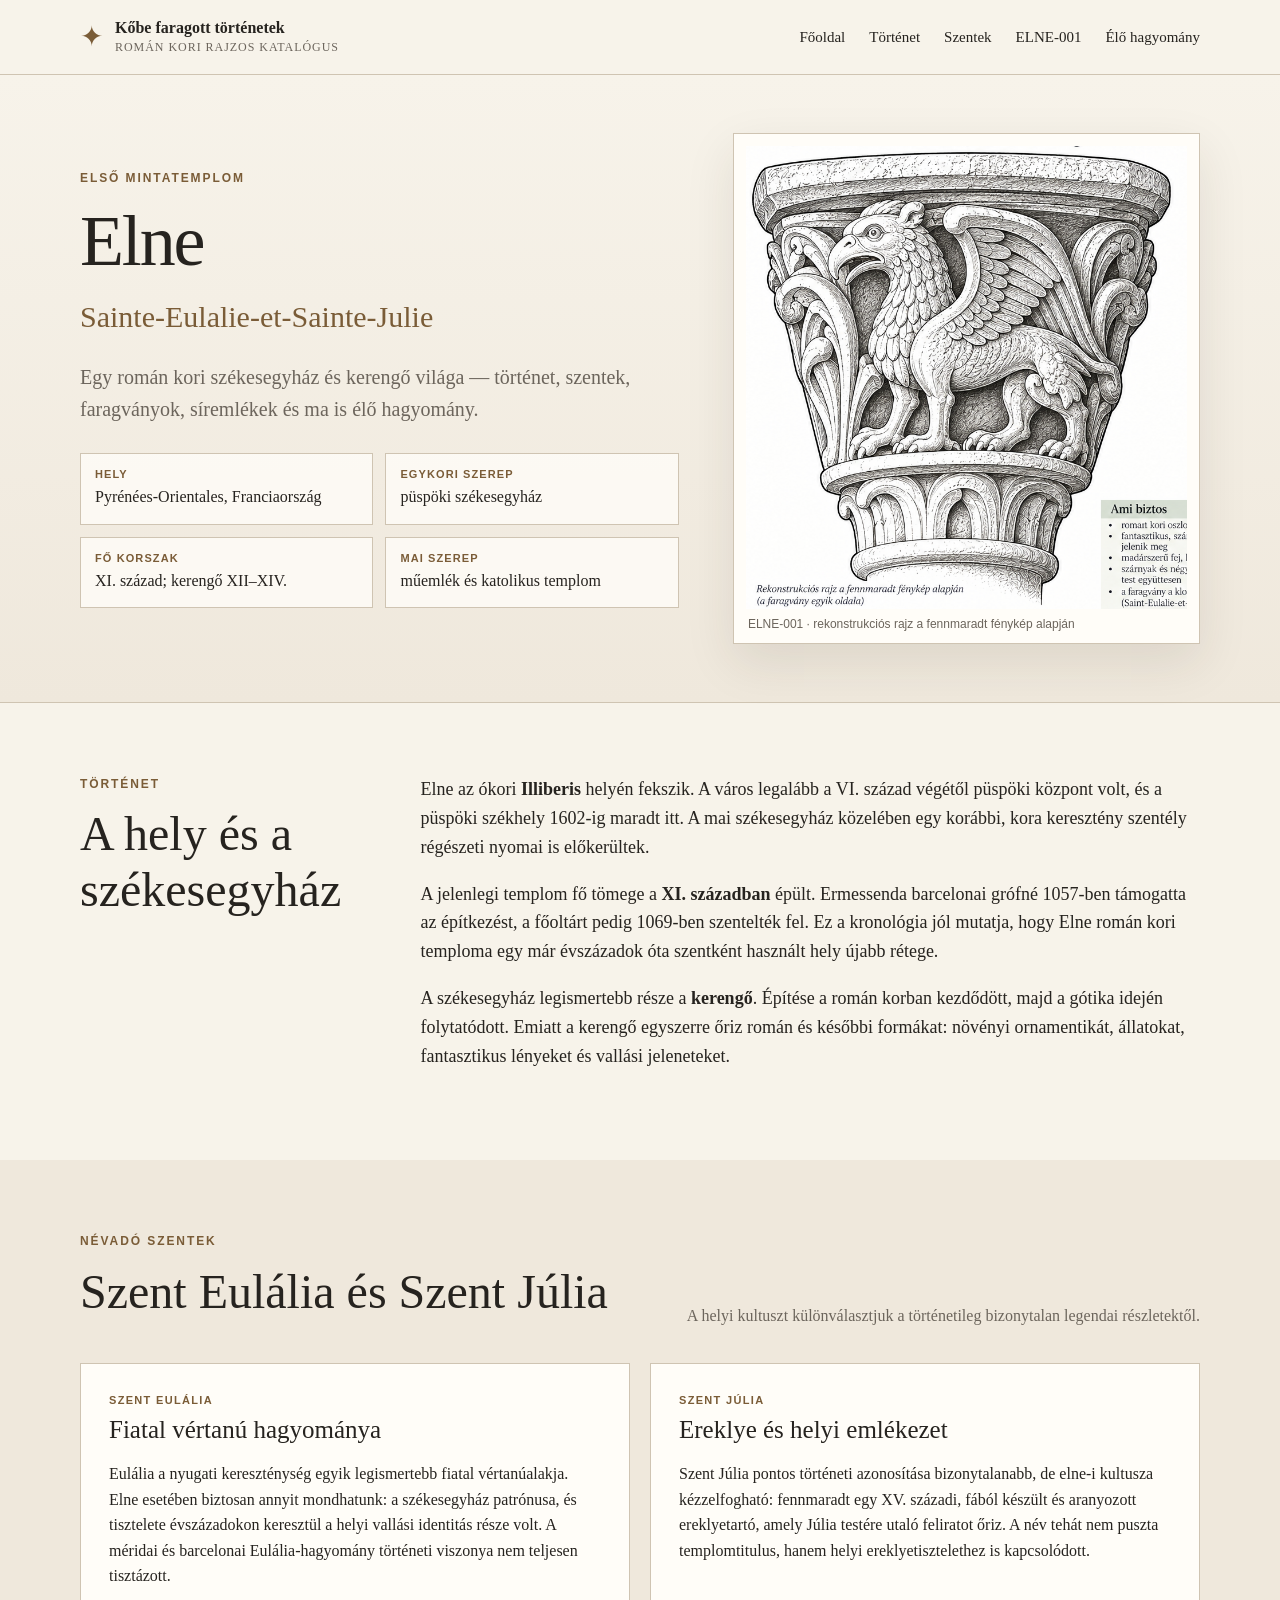
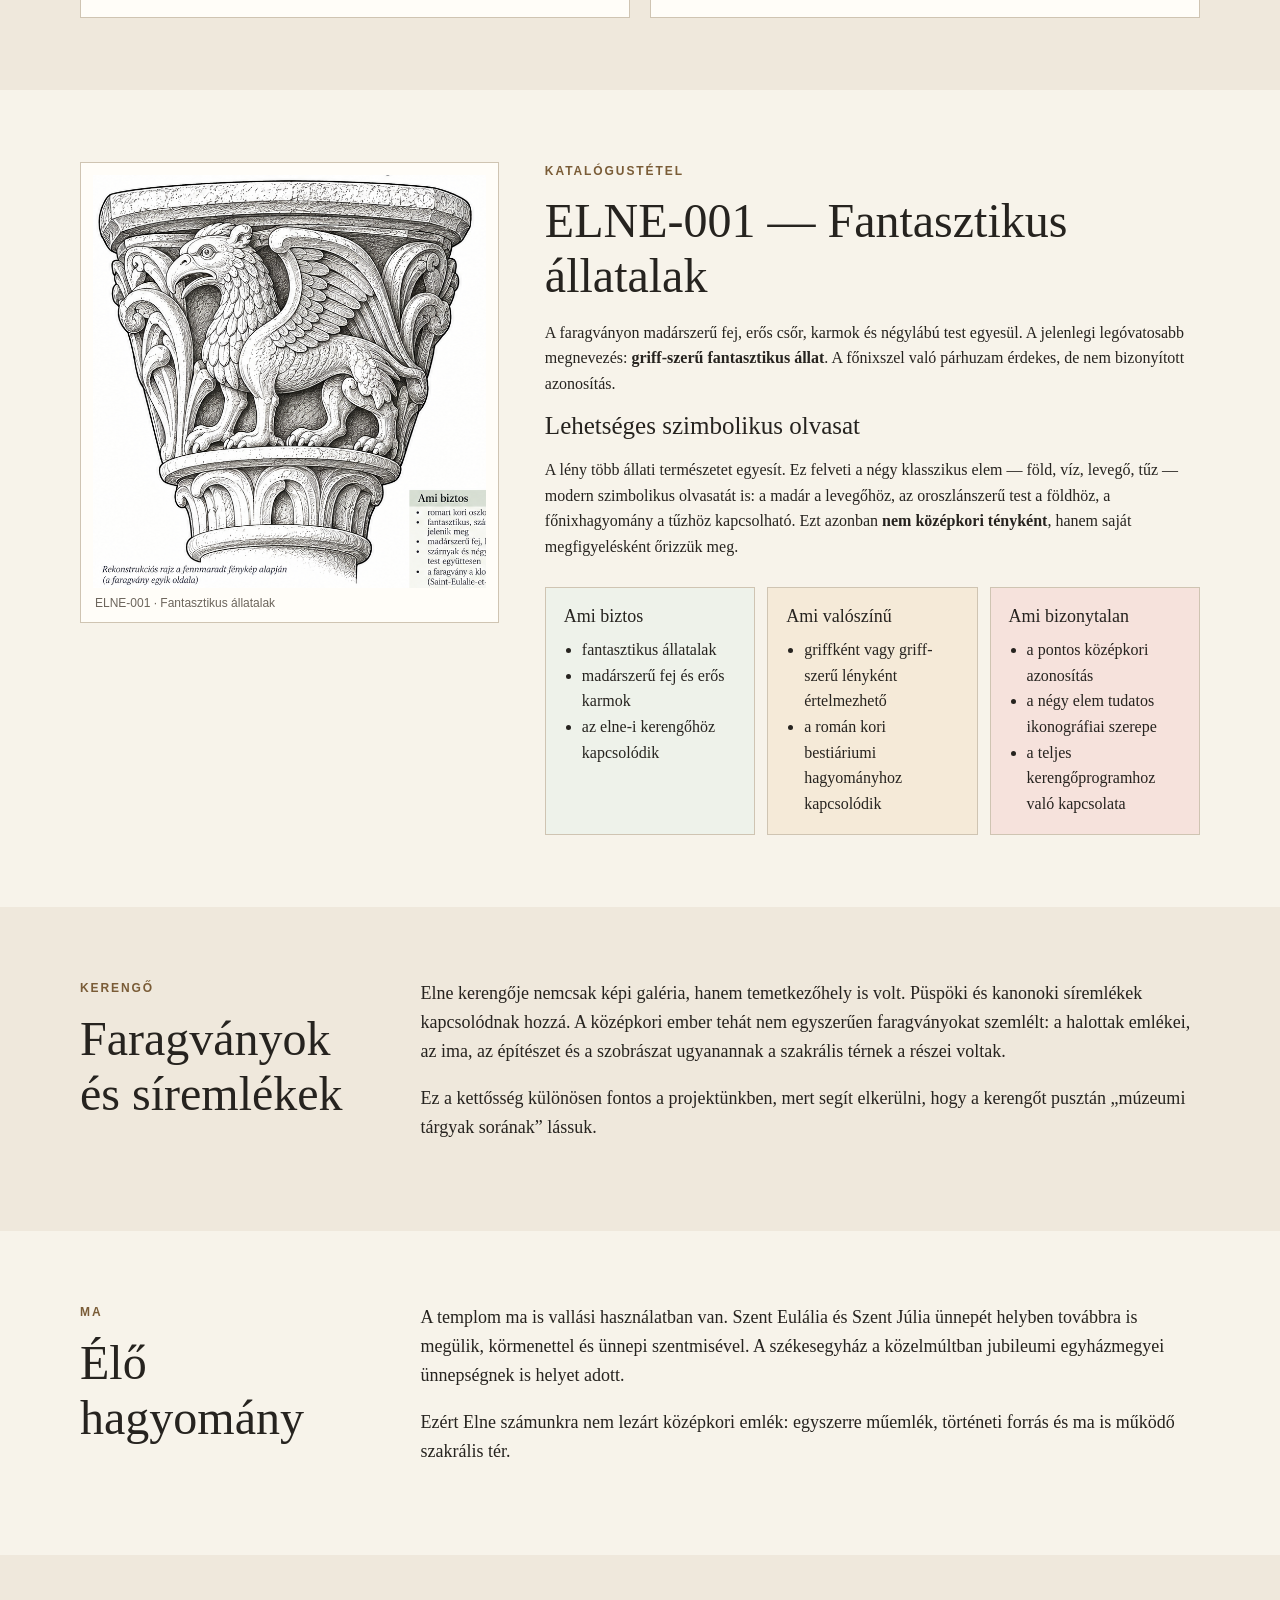
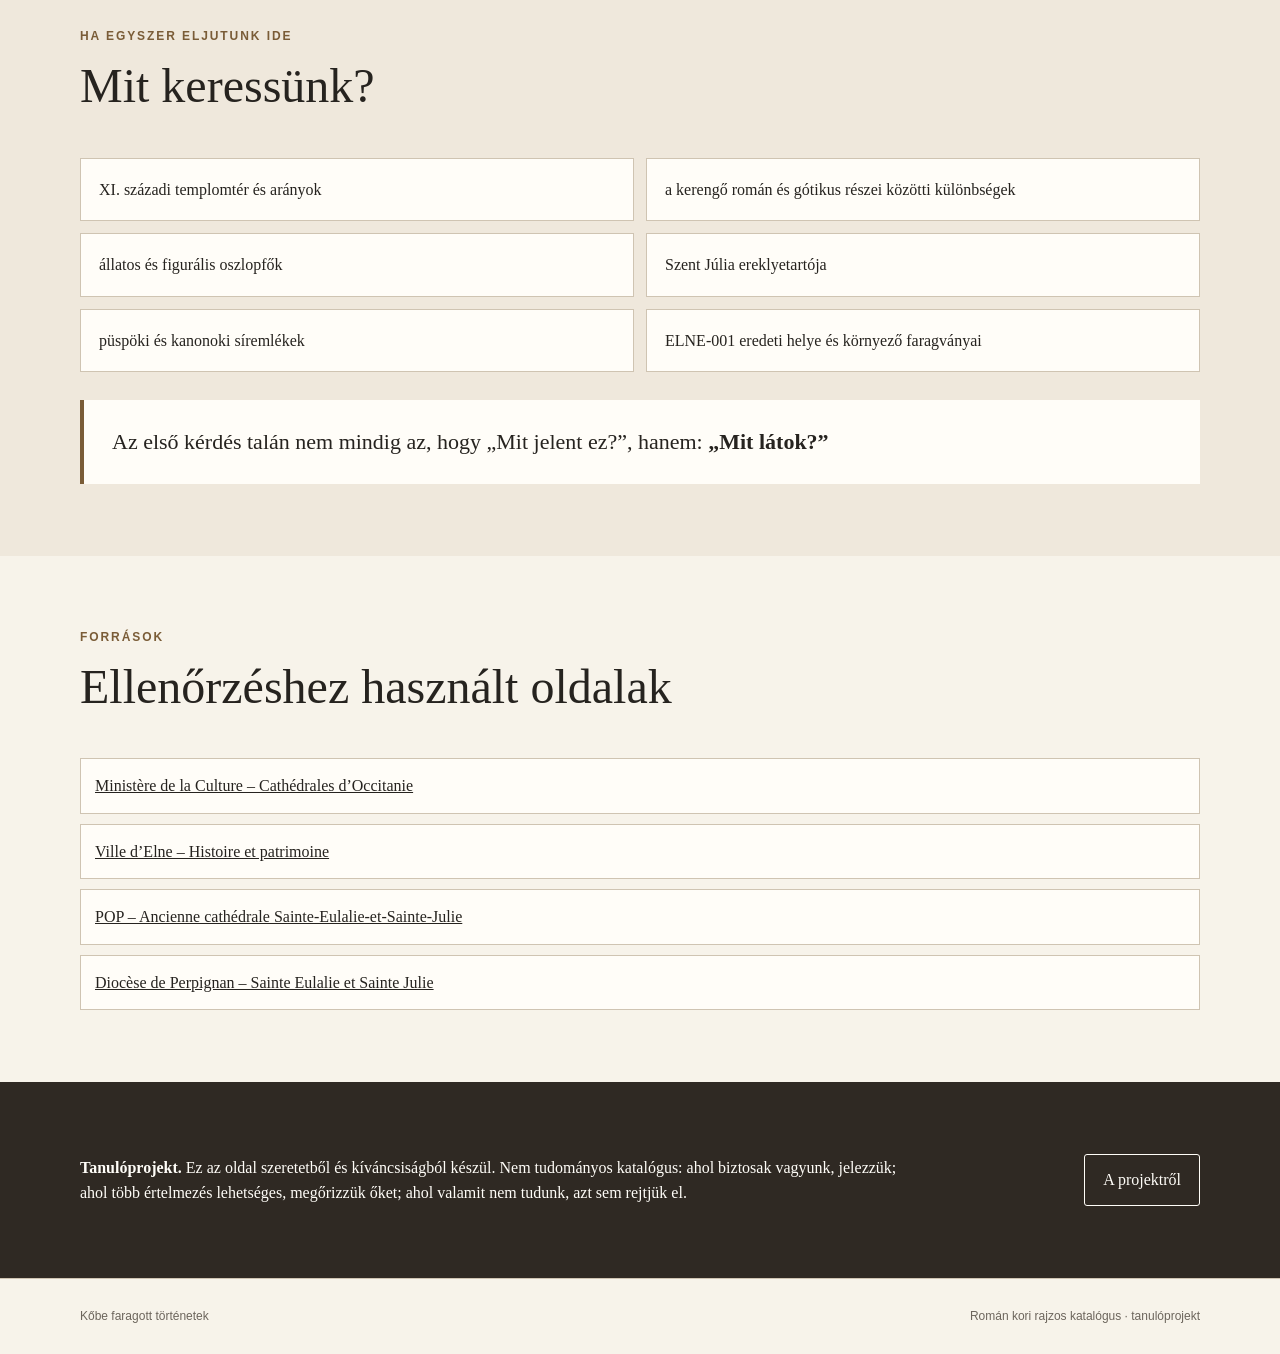
==== elne.html @ a6d31ea9 "Add files via upload" ====
<!doctype html><html lang="hu"><head><meta charset="utf-8"/><meta name="viewport" content="width=device-width, initial-scale=1"/><meta name="description" content="Elne Sainte-Eulalie-et-Sainte-Julie székesegyháza és román kori kerengője – tanulóprojekt."/><title>Elne – Román kori katalógus</title><link rel="stylesheet" href="styles.css"/></head><body>
<header class="site-header"><div class="wrap header-inner"><a class="brand" href="index.html" aria-label="Kezdőlap"><span class="brand-mark">✦</span><span><strong>Kőbe faragott történetek</strong><small>Román kori rajzos katalógus</small></span></a><nav aria-label="Fő navigáció"><a href="index.html">Főoldal</a><a href="#tortenet">Történet</a><a href="#szentek">Szentek</a><a href="#elne001">ELNE-001</a><a href="#elo">Élő hagyomány</a></nav></div></header>
<main>
<section class="location-hero"><div class="wrap location-hero-grid"><div><p class="eyebrow">Első mintatemplom</p><h1>Elne</h1><p class="location-subtitle">Sainte-Eulalie-et-Sainte-Julie</p><p class="lead">Egy román kori székesegyház és kerengő világa — történet, szentek, faragványok, síremlékek és ma is élő hagyomány.</p><div class="facts-row"><div><strong>Hely</strong><span>Pyrénées-Orientales, Franciaország</span></div><div><strong>Egykori szerep</strong><span>püspöki székesegyház</span></div><div><strong>Fő korszak</strong><span>XI. század; kerengő XII–XIV.</span></div><div><strong>Mai szerep</strong><span>műemlék és katolikus templom</span></div></div></div><figure class="location-art"><img src="images/elne-001.png" alt="ELNE-001 griff-szerű fantasztikus állatalak rajza"/><figcaption>ELNE-001 · rekonstrukciós rajz a fennmaradt fénykép alapján</figcaption></figure></div></section>
<section class="section" id="tortenet"><div class="wrap prose-grid"><div class="side-title"><p class="eyebrow">Történet</p><h2>A hely és a székesegyház</h2></div><div class="prose"><p>Elne az ókori <strong>Illiberis</strong> helyén fekszik. A város legalább a VI. század végétől püspöki központ volt, és a püspöki székhely 1602-ig maradt itt. A mai székesegyház közelében egy korábbi, kora keresztény szentély régészeti nyomai is előkerültek.</p><p>A jelenlegi templom fő tömege a <strong>XI. században</strong> épült. Ermessenda barcelonai grófné 1057-ben támogatta az építkezést, a főoltárt pedig 1069-ben szentelték fel. Ez a kronológia jól mutatja, hogy Elne román kori temploma egy már évszázadok óta szentként használt hely újabb rétege.</p><p>A székesegyház legismertebb része a <strong>kerengő</strong>. Építése a román korban kezdődött, majd a gótika idején folytatódott. Emiatt a kerengő egyszerre őriz román és későbbi formákat: növényi ornamentikát, állatokat, fantasztikus lényeket és vallási jeleneteket.</p></div></div></section>
<section class="section alt" id="szentek"><div class="wrap"><div class="section-head"><div><p class="eyebrow">Névadó szentek</p><h2>Szent Eulália és Szent Júlia</h2></div><p class="section-copy">A helyi kultuszt különválasztjuk a történetileg bizonytalan legendai részletektől.</p></div><div class="note-grid"><article class="note-card"><div class="note-kicker">Szent Eulália</div><h3>Fiatal vértanú hagyománya</h3><p>Eulália a nyugati kereszténység egyik legismertebb fiatal vértanúalakja. Elne esetében biztosan annyit mondhatunk: a székesegyház patrónusa, és tisztelete évszázadokon keresztül a helyi vallási identitás része volt. A méridai és barcelonai Eulália-hagyomány történeti viszonya nem teljesen tisztázott.</p></article><article class="note-card"><div class="note-kicker">Szent Júlia</div><h3>Ereklye és helyi emlékezet</h3><p>Szent Júlia pontos történeti azonosítása bizonytalanabb, de elne-i kultusza kézzelfogható: fennmaradt egy XV. századi, fából készült és aranyozott ereklyetartó, amely Júlia testére utaló feliratot őriz. A név tehát nem puszta templomtitulus, hanem helyi ereklyetisztelethez is kapcsolódott.</p></article></div></div></section>
<section class="section" id="elne001"><div class="wrap feature-grid"><figure class="feature-art"><img src="images/elne-001.png" alt="Fantasztikus griff-szerű állatalak"/><figcaption>ELNE-001 · Fantasztikus állatalak</figcaption></figure><div><p class="eyebrow">Katalógustétel</p><h2>ELNE-001 — Fantasztikus állatalak</h2><p>A faragványon madárszerű fej, erős csőr, karmok és négylábú test egyesül. A jelenlegi legóvatosabb megnevezés: <strong>griff-szerű fantasztikus állat</strong>. A főnixszel való párhuzam érdekes, de nem bizonyított azonosítás.</p><h3>Lehetséges szimbolikus olvasat</h3><p>A lény több állati természetet egyesít. Ez felveti a négy klasszikus elem — föld, víz, levegő, tűz — modern szimbolikus olvasatát is: a madár a levegőhöz, az oroszlánszerű test a földhöz, a főnixhagyomány a tűzhöz kapcsolható. Ezt azonban <strong>nem középkori tényként</strong>, hanem saját megfigyelésként őrizzük meg.</p><div class="certainty-grid"><div class="certainty sure"><h3>Ami biztos</h3><ul><li>fantasztikus állatalak</li><li>madárszerű fej és erős karmok</li><li>az elne-i kerengőhöz kapcsolódik</li></ul></div><div class="certainty likely"><h3>Ami valószínű</h3><ul><li>griffként vagy griff-szerű lényként értelmezhető</li><li>a román kori bestiáriumi hagyományhoz kapcsolódik</li></ul></div><div class="certainty uncertain"><h3>Ami bizonytalan</h3><ul><li>a pontos középkori azonosítás</li><li>a négy elem tudatos ikonográfiai szerepe</li><li>a teljes kerengőprogramhoz való kapcsolata</li></ul></div></div></div></div></section>
<section class="section alt"><div class="wrap prose-grid"><div class="side-title"><p class="eyebrow">Kerengő</p><h2>Faragványok és síremlékek</h2></div><div class="prose"><p>Elne kerengője nemcsak képi galéria, hanem temetkezőhely is volt. Püspöki és kanonoki síremlékek kapcsolódnak hozzá. A középkori ember tehát nem egyszerűen faragványokat szemlélt: a halottak emlékei, az ima, az építészet és a szobrászat ugyanannak a szakrális térnek a részei voltak.</p><p>Ez a kettősség különösen fontos a projektünkben, mert segít elkerülni, hogy a kerengőt pusztán „múzeumi tárgyak sorának” lássuk.</p></div></div></section>
<section class="section" id="elo"><div class="wrap prose-grid"><div class="side-title"><p class="eyebrow">Ma</p><h2>Élő hagyomány</h2></div><div class="prose"><p>A templom ma is vallási használatban van. Szent Eulália és Szent Júlia ünnepét helyben továbbra is megülik, körmenettel és ünnepi szentmisével. A székesegyház a közelmúltban jubileumi egyházmegyei ünnepségnek is helyet adott.</p><p>Ezért Elne számunkra nem lezárt középkori emlék: egyszerre műemlék, történeti forrás és ma is működő szakrális tér.</p></div></div></section>
<section class="section alt"><div class="wrap"><div class="section-head"><div><p class="eyebrow">Ha egyszer eljutunk ide</p><h2>Mit keressünk?</h2></div></div><div class="visit-list"><div>XI. századi templomtér és arányok</div><div>a kerengő román és gótikus részei közötti különbségek</div><div>állatos és figurális oszlopfők</div><div>Szent Júlia ereklyetartója</div><div>püspöki és kanonoki síremlékek</div><div>ELNE-001 eredeti helye és környező faragványai</div></div><blockquote class="project-quote">Az első kérdés talán nem mindig az, hogy „Mit jelent ez?”, hanem: <strong>„Mit látok?”</strong></blockquote></div></section>
<section class="section" id="forrasok"><div class="wrap"><div class="section-head"><div><p class="eyebrow">Források</p><h2>Ellenőrzéshez használt oldalak</h2></div></div><div class="sources-box"><a href="https://www.culture.gouv.fr/content/download/182716/pdf_file/Duo_cathedrales_Occitanie_2017_09.pdf" target="_blank" rel="noopener">Ministère de la Culture – Cathédrales d’Occitanie</a><a href="https://ville-elne.fr/ma-ville/histoire-de-la-ville/" target="_blank" rel="noopener">Ville d’Elne – Histoire et patrimoine</a><a href="https://pop.culture.gouv.fr/notice/merimee/PA00104012" target="_blank" rel="noopener">POP – Ancienne cathédrale Sainte-Eulalie-et-Sainte-Julie</a><a href="https://www.perpignan.catholique.fr/ce-dimanche-14-decembre-a-elne-la-fete-de-sainte-eulalie-et-sainte-julie/" target="_blank" rel="noopener">Diocèse de Perpignan – Sainte Eulalie et Sainte Julie</a></div></div></section>
<section class="section project-strip"><div class="wrap"><p><strong>Tanulóprojekt.</strong> Ez az oldal szeretetből és kíváncsiságból készül. Nem tudományos katalógus: ahol biztosak vagyunk, jelezzük; ahol több értelmezés lehetséges, megőrizzük őket; ahol valamit nem tudunk, azt sem rejtjük el.</p><a class="button ghost" href="index.html#projekt">A projektről</a></div></section>
</main><footer><div class="wrap footer-inner"><span>Kőbe faragott történetek</span><span>Román kori rajzos katalógus · tanulóprojekt</span></div></footer></body></html>
---- styles.css ----
:root{
  --ink:#26231f; --muted:#6c655c; --paper:#f7f3ea; --paper2:#efe8dc;
  --line:#cfc4b2; --accent:#7a5c37; --white:#fffdf8;
}
*{box-sizing:border-box}
html{scroll-behavior:smooth}
body{margin:0;font-family:Georgia,"Times New Roman",serif;color:var(--ink);background:var(--paper);line-height:1.6}
img{max-width:100%;display:block}
button,a{font:inherit}
.wrap{width:min(1120px,calc(100% - 36px));margin:auto}
.site-header{position:sticky;top:0;z-index:20;background:rgba(247,243,234,.95);border-bottom:1px solid var(--line);backdrop-filter:blur(10px)}
.header-inner{min-height:74px;display:flex;align-items:center;justify-content:space-between;gap:30px}
.brand{display:flex;align-items:center;gap:12px;color:inherit;text-decoration:none;line-height:1.15}
.brand-mark{font-size:28px;color:var(--accent)}
.brand small{display:block;color:var(--muted);font-size:12px;letter-spacing:.08em;text-transform:uppercase;margin-top:4px}
nav{display:flex;gap:24px} nav a{color:var(--ink);text-decoration:none;font-size:15px} nav a:hover{text-decoration:underline}
.hero{padding:72px 0 58px;border-bottom:1px solid var(--line)}
.hero-grid{display:grid;grid-template-columns:1.05fr .95fr;align-items:center;gap:64px}
.eyebrow{font-family:Arial,sans-serif;text-transform:uppercase;letter-spacing:.16em;font-size:12px;color:var(--accent);font-weight:700;margin:0 0 12px}
h1,h2,h3{line-height:1.15;font-weight:500;margin-top:0}
h1{font-size:clamp(42px,6vw,72px);letter-spacing:-.03em;margin-bottom:22px}
h2{font-size:clamp(32px,4vw,48px);margin-bottom:10px} h3{font-size:25px;margin-bottom:10px}
.lead{font-size:20px;color:var(--muted);max-width:680px}
.hero-actions{display:flex;gap:12px;flex-wrap:wrap;margin-top:30px}
.button{display:inline-block;padding:12px 18px;border-radius:3px;text-decoration:none;border:1px solid var(--ink)}
.button.primary{background:var(--ink);color:var(--white)} .button.ghost{color:var(--ink)}
.hero-art{margin:0;background:var(--white);padding:14px;border:1px solid var(--line);box-shadow:0 18px 46px rgba(50,40,28,.1)}
.hero-art img{aspect-ratio:4/3;object-fit:cover}.hero-art figcaption{font-size:13px;color:var(--muted);padding:10px 4px 2px;font-family:Arial,sans-serif}
.section{padding:72px 0}.section.alt{background:var(--paper2)}
.section-head{display:flex;justify-content:space-between;gap:36px;align-items:end;margin-bottom:34px}.section-copy{max-width:560px;color:var(--muted);margin:0}
.church-grid,.note-grid{display:grid;grid-template-columns:repeat(2,1fr);gap:20px}
.church-card,.note-card{background:var(--white);border:1px solid var(--line);padding:28px}
.church-meta,.note-kicker,.idline{font-family:Arial,sans-serif;text-transform:uppercase;letter-spacing:.12em;font-size:11px;color:var(--accent);font-weight:700}
.text-button{background:none;border:0;padding:0;color:var(--accent);cursor:pointer;text-decoration:underline;text-underline-offset:3px}
.filters{display:flex;gap:8px;flex-wrap:wrap}.chip{border:1px solid var(--line);background:transparent;padding:8px 12px;border-radius:999px;cursor:pointer;font-family:Arial,sans-serif;font-size:13px}.chip.active{background:var(--ink);color:white;border-color:var(--ink)}
.catalog-grid{display:grid;grid-template-columns:repeat(2,1fr);gap:26px}.catalog-card{background:var(--white);border:1px solid var(--line)}
.image-button{border:0;padding:0;background:none;display:block;width:100%;cursor:pointer}.image-button img{width:100%;aspect-ratio:4/3;object-fit:cover}
.card-body{padding:22px}.card-body h3{margin:6px 0 8px}.card-body p{color:var(--muted)}
.note-card h3{margin:7px 0 10px}.note-card p{margin-bottom:0}
.method{display:grid;grid-template-columns:.7fr 1.3fr;gap:50px}.method p:last-child{font-size:19px;color:var(--muted)}
footer{border-top:1px solid var(--line);padding:28px 0;color:var(--muted);font-family:Arial,sans-serif;font-size:12px}.footer-inner{display:flex;justify-content:space-between;gap:20px}
.item-dialog{width:min(1000px,calc(100% - 28px));border:1px solid var(--line);background:var(--paper);padding:18px;box-shadow:0 20px 70px rgba(0,0,0,.25)}
.item-dialog::backdrop{background:rgba(32,27,22,.72)}.dialog-grid{display:grid;grid-template-columns:1.1fr .9fr;gap:30px;align-items:start}.dialog-grid>img{width:100%;border:1px solid var(--line)}
.close{float:right;border:0;background:none;font-size:32px;cursor:pointer;color:var(--muted);line-height:1;margin:0 0 8px 10px}.item-dialog dl{display:grid;grid-template-columns:120px 1fr;gap:7px 12px;margin:24px 0}.item-dialog dt{color:var(--muted)}.item-dialog dd{margin:0}
.hidden{display:none!important}
@media(max-width:800px){nav{display:none}.hero-grid,.church-grid,.catalog-grid,.note-grid,.method,.dialog-grid{grid-template-columns:1fr}.hero{padding-top:44px}.section{padding:52px 0}.section-head{align-items:start;flex-direction:column}.hero-grid{gap:32px}.footer-inner{flex-direction:column}.stack-mobile{align-items:flex-start}}

/* 2. bővítés */
.church-grid{grid-template-columns:repeat(3,1fr)}
.drawing-placeholder{width:100%;aspect-ratio:4/3;display:flex;flex-direction:column;align-items:center;justify-content:center;gap:7px;background:linear-gradient(135deg,#eee7db,#f9f6ef);border-bottom:1px solid var(--line);color:var(--muted);font-family:Arial,sans-serif;text-transform:uppercase;letter-spacing:.12em;font-size:12px}
.drawing-placeholder small{font-size:10px;letter-spacing:.08em;color:#8a8175}
.dialog-placeholder{border:1px solid var(--line);min-height:360px;aspect-ratio:auto;border-bottom:1px solid var(--line)}
@media(max-width:950px){.church-grid{grid-template-columns:repeat(2,1fr)}}
@media(max-width:800px){.church-grid{grid-template-columns:1fr}}

/* Mintatemplom-oldalak */
.text-link{color:var(--accent);text-decoration:underline;text-underline-offset:3px}
.project-note{max-width:860px;background:var(--white);border:1px solid var(--line);padding:30px;font-size:18px}
.location-hero{padding:58px 0;border-bottom:1px solid var(--line);background:linear-gradient(180deg,#f7f3ea,#efe8dc)}
.location-hero-grid{display:grid;grid-template-columns:1fr .78fr;gap:54px;align-items:center}.location-subtitle{font-size:30px;margin:-12px 0 18px;color:var(--accent)}
.location-art{margin:0;background:var(--white);border:1px solid var(--line);padding:12px;box-shadow:0 18px 46px rgba(50,40,28,.1)}.location-art img{width:100%;aspect-ratio:1/1.05;object-fit:cover}.location-art figcaption,.feature-art figcaption{font:12px Arial,sans-serif;color:var(--muted);padding:8px 2px 0}
.facts-row{display:grid;grid-template-columns:repeat(2,1fr);gap:12px;margin-top:28px}.facts-row div{background:rgba(255,253,248,.82);border:1px solid var(--line);padding:14px}.facts-row strong,.facts-row span{display:block}.facts-row strong{font:700 11px Arial,sans-serif;text-transform:uppercase;letter-spacing:.1em;color:var(--accent)}.facts-row span{margin-top:4px}
.prose-grid{display:grid;grid-template-columns:.36fr 1fr;gap:60px}.side-title{position:sticky;top:105px;align-self:start}.prose{max-width:820px;font-size:18px}.prose p:first-child{margin-top:0}
.feature-grid{display:grid;grid-template-columns:.78fr 1.22fr;gap:46px;align-items:start}.feature-art{margin:0;background:var(--white);border:1px solid var(--line);padding:12px}.feature-art img{width:100%;aspect-ratio:1/1.05;object-fit:cover}
.certainty-grid{display:grid;grid-template-columns:repeat(3,1fr);gap:12px;margin-top:28px}.certainty{padding:18px;border:1px solid var(--line)}.certainty h3{font-size:18px}.certainty ul{margin:0;padding-left:18px}.sure{background:#eef2ea}.likely{background:#f5ead8}.uncertain{background:#f6e2dc}
.visit-list{display:grid;grid-template-columns:repeat(2,1fr);gap:12px}.visit-list div{background:var(--white);border:1px solid var(--line);padding:18px}.project-quote{margin:28px 0 0;padding:24px 28px;border-left:4px solid var(--accent);background:var(--white);font-size:22px}
.sources-box{display:grid;gap:10px}.sources-box a{display:block;background:var(--white);border:1px solid var(--line);padding:14px;color:var(--ink)}.project-strip{background:#2f2923;color:var(--white)}.project-strip .wrap{display:flex;justify-content:space-between;gap:24px;align-items:center}.project-strip p{margin:0;max-width:820px}.project-strip .button{border-color:var(--white);color:var(--white)}
@media(max-width:800px){.location-hero-grid,.prose-grid,.feature-grid,.certainty-grid,.facts-row,.visit-list{grid-template-columns:1fr}.side-title{position:static}.project-strip .wrap{display:block}.project-strip .button{margin-top:18px}}
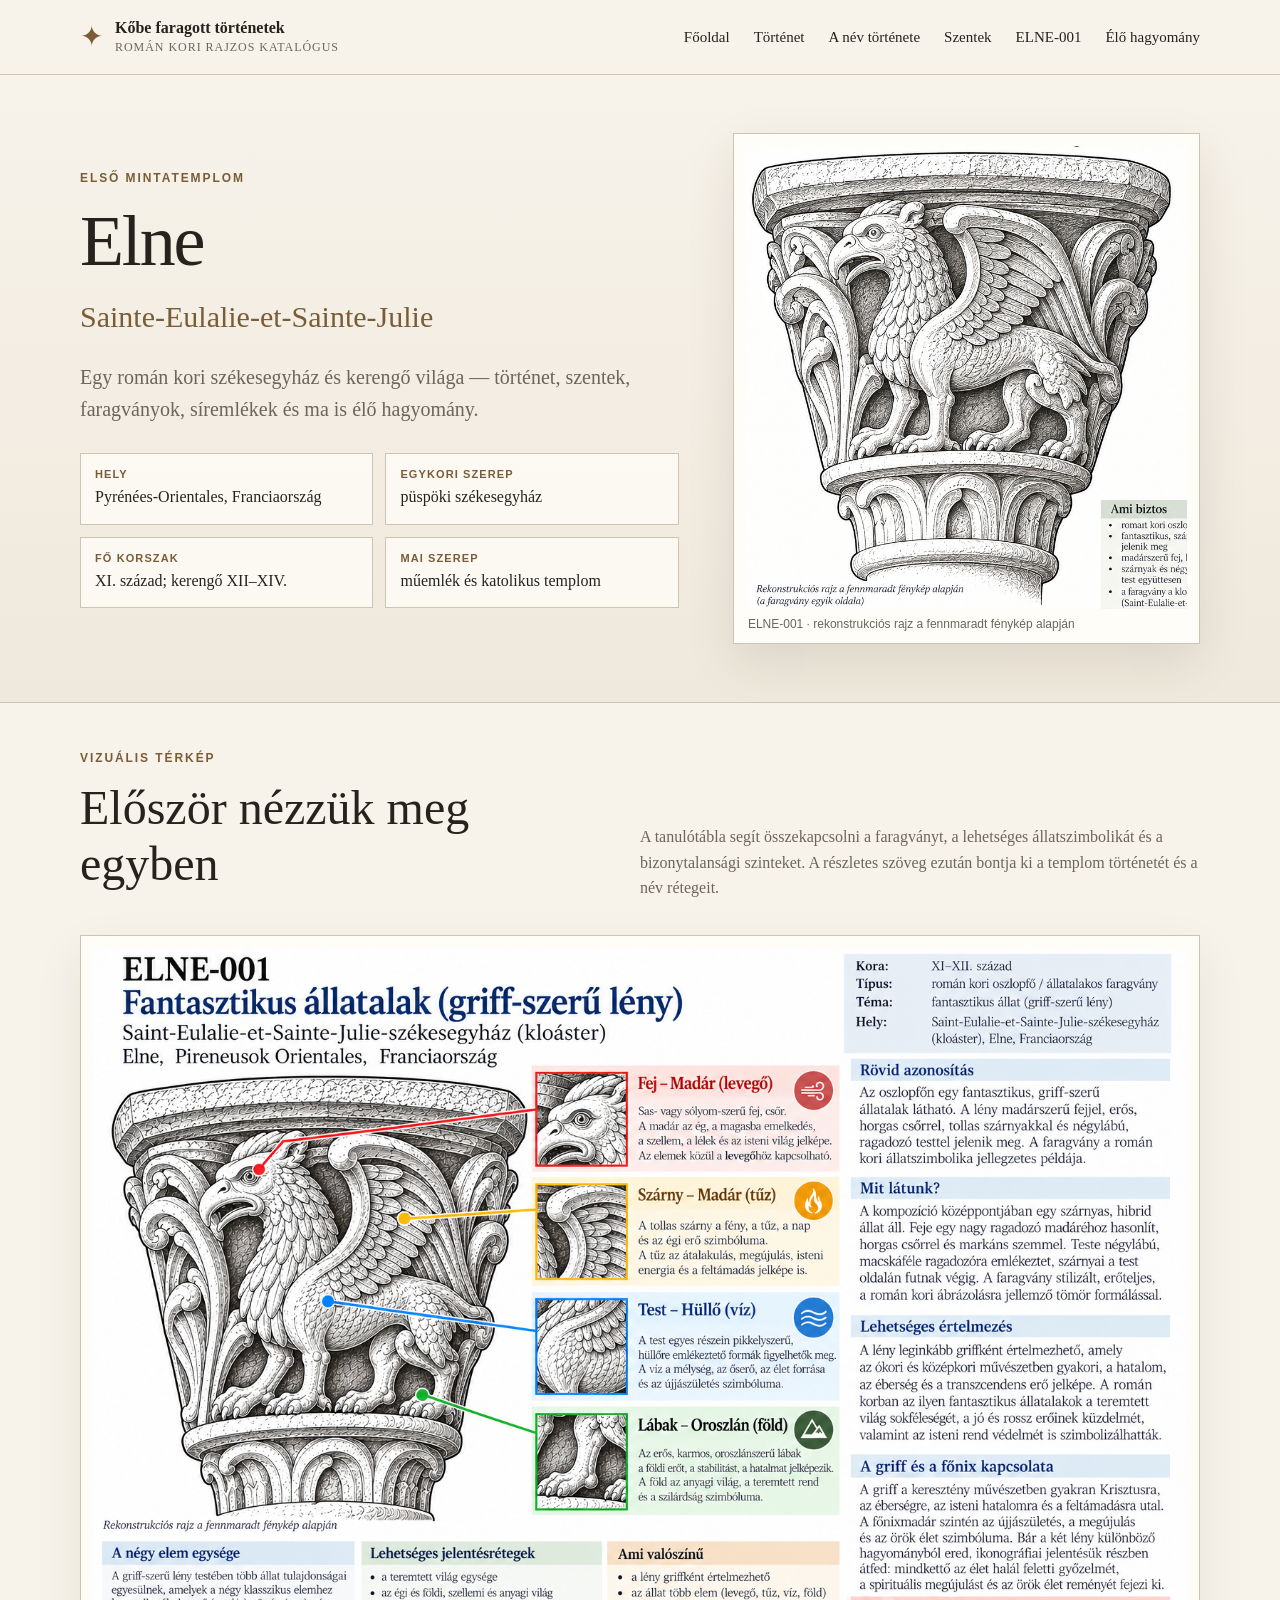
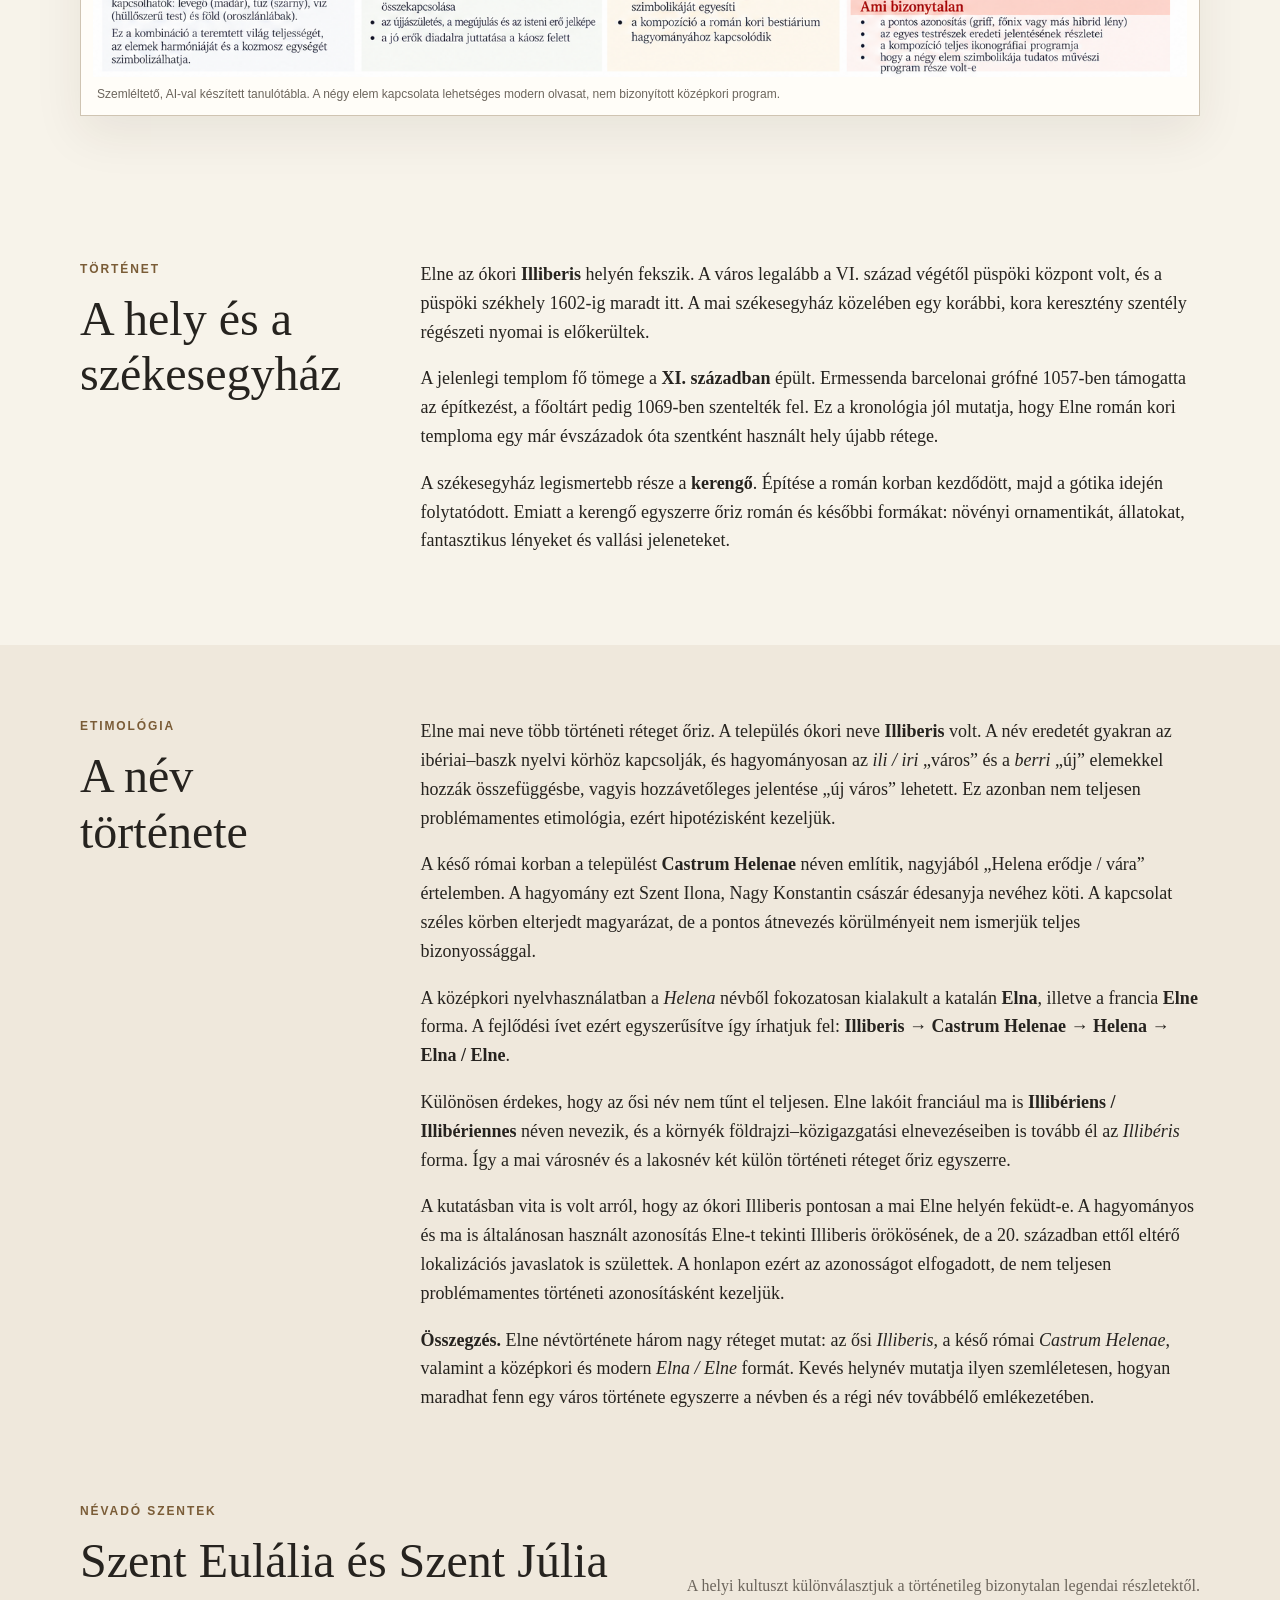
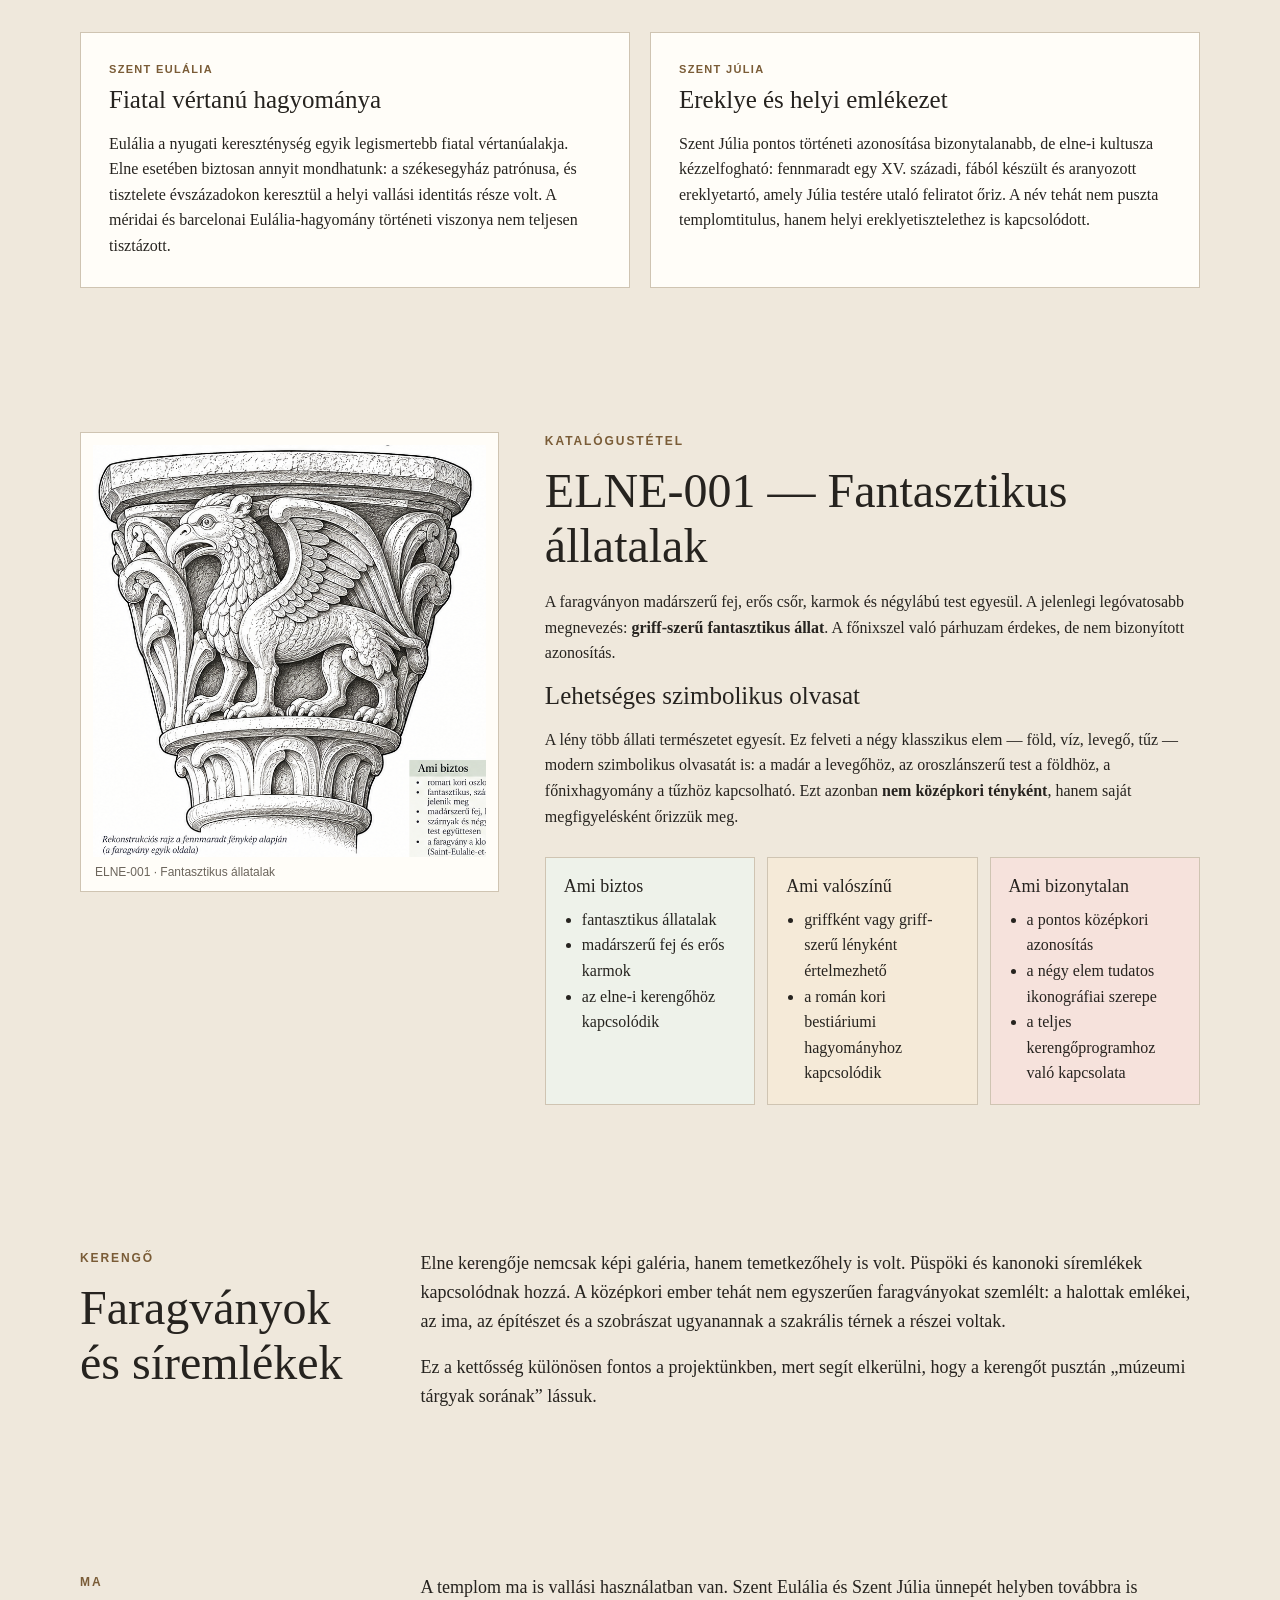
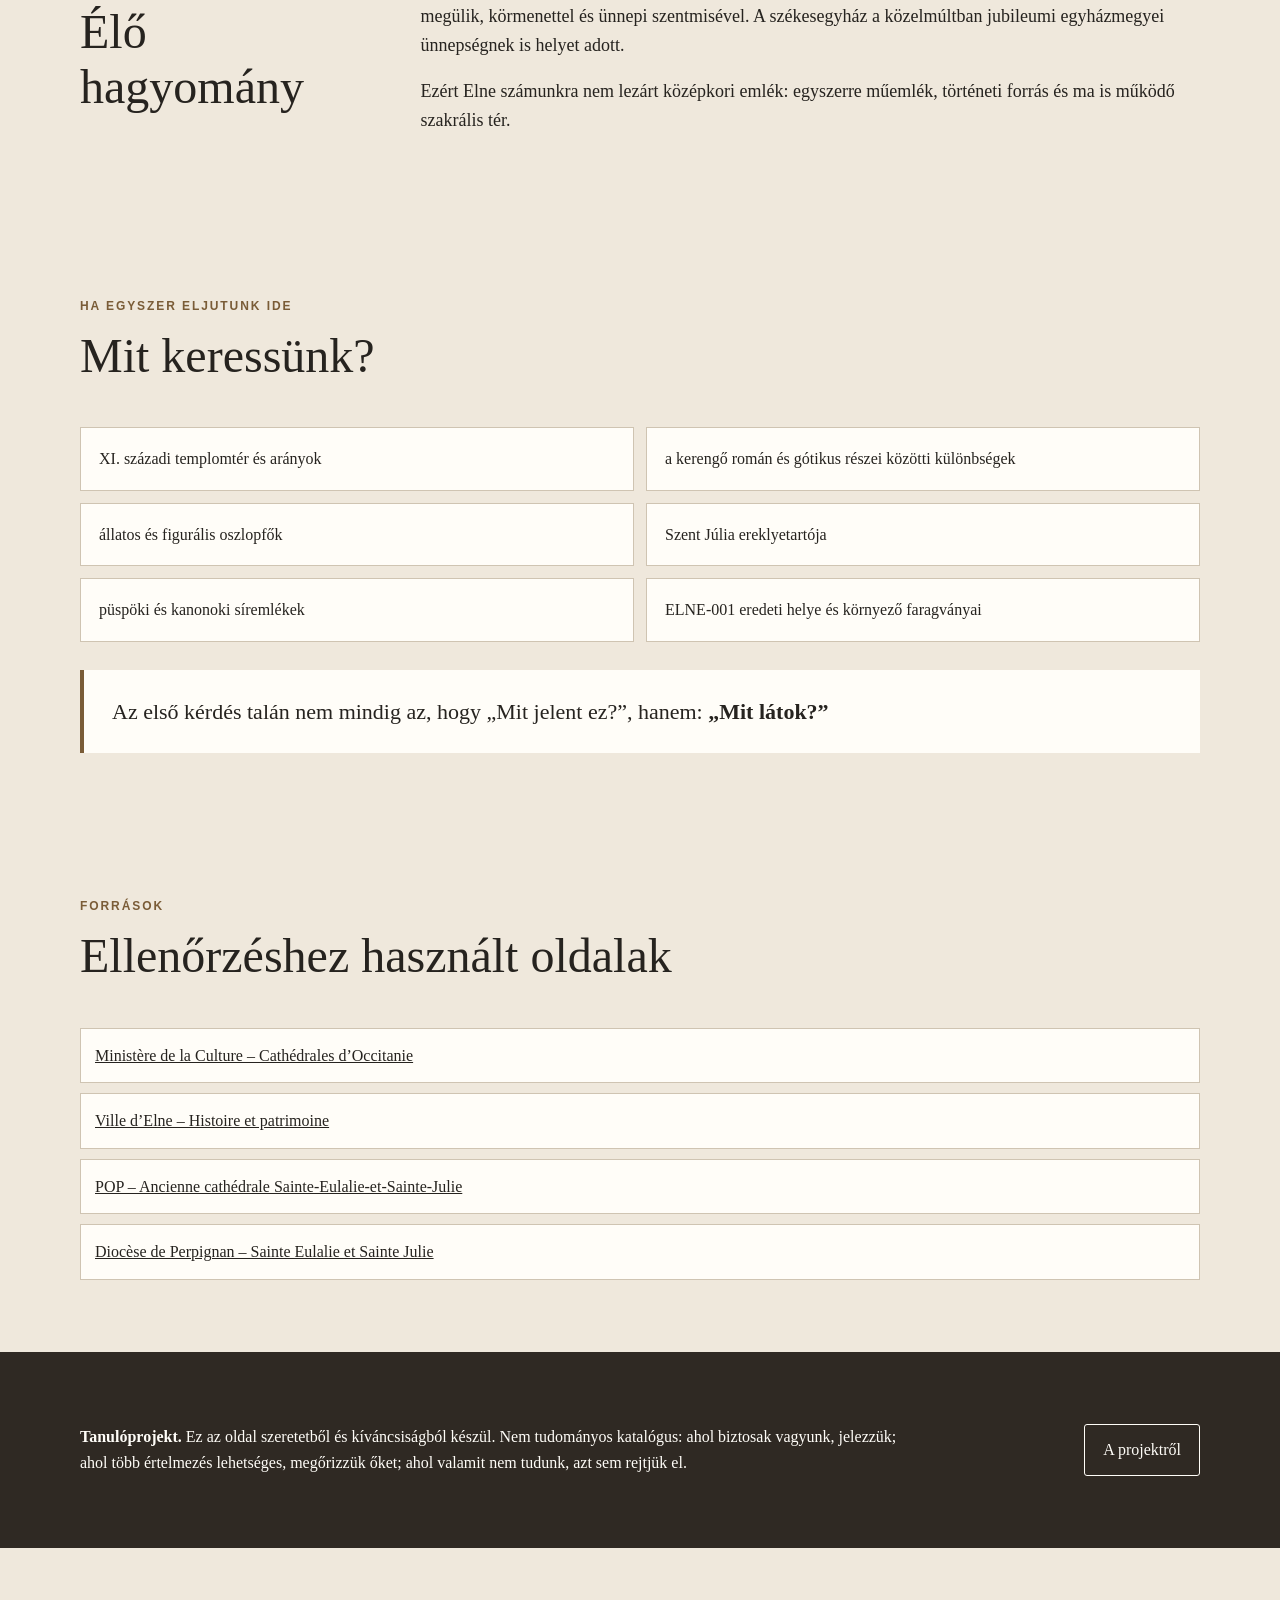
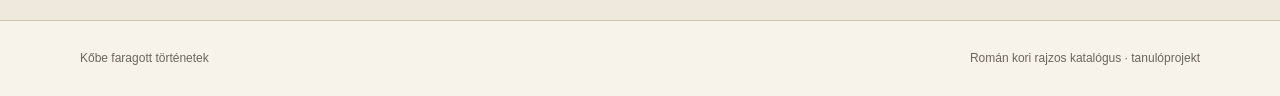
==== commit 51c309d6: "Add files via upload" ====
--- a/elne.html
+++ b/elne.html
@@ -1,8 +1,10 @@
 <!doctype html><html lang="hu"><head><meta charset="utf-8"/><meta name="viewport" content="width=device-width, initial-scale=1"/><meta name="description" content="Elne Sainte-Eulalie-et-Sainte-Julie székesegyháza és román kori kerengője – tanulóprojekt."/><title>Elne – Román kori katalógus</title><link rel="stylesheet" href="styles.css"/></head><body>
-<header class="site-header"><div class="wrap header-inner"><a class="brand" href="index.html" aria-label="Kezdőlap"><span class="brand-mark">✦</span><span><strong>Kőbe faragott történetek</strong><small>Román kori rajzos katalógus</small></span></a><nav aria-label="Fő navigáció"><a href="index.html">Főoldal</a><a href="#tortenet">Történet</a><a href="#szentek">Szentek</a><a href="#elne001">ELNE-001</a><a href="#elo">Élő hagyomány</a></nav></div></header>
+<header class="site-header"><div class="wrap header-inner"><a class="brand" href="index.html" aria-label="Kezdőlap"><span class="brand-mark">✦</span><span><strong>Kőbe faragott történetek</strong><small>Román kori rajzos katalógus</small></span></a><nav aria-label="Fő navigáció"><a href="index.html">Főoldal</a><a href="#tortenet">Történet</a><a href="#nev">A név története</a><a href="#szentek">Szentek</a><a href="#elne001">ELNE-001</a><a href="#elo">Élő hagyomány</a></nav></div></header>
 <main>
 <section class="location-hero"><div class="wrap location-hero-grid"><div><p class="eyebrow">Első mintatemplom</p><h1>Elne</h1><p class="location-subtitle">Sainte-Eulalie-et-Sainte-Julie</p><p class="lead">Egy román kori székesegyház és kerengő világa — történet, szentek, faragványok, síremlékek és ma is élő hagyomány.</p><div class="facts-row"><div><strong>Hely</strong><span>Pyrénées-Orientales, Franciaország</span></div><div><strong>Egykori szerep</strong><span>püspöki székesegyház</span></div><div><strong>Fő korszak</strong><span>XI. század; kerengő XII–XIV.</span></div><div><strong>Mai szerep</strong><span>műemlék és katolikus templom</span></div></div></div><figure class="location-art"><img src="images/elne-001.png" alt="ELNE-001 griff-szerű fantasztikus állatalak rajza"/><figcaption>ELNE-001 · rekonstrukciós rajz a fennmaradt fénykép alapján</figcaption></figure></div></section>
+<section class="section overview-section"><div class="wrap"><div class="section-head"><div><p class="eyebrow">Vizuális térkép</p><h2>Először nézzük meg egyben</h2></div><p class="section-copy">A tanulótábla segít összekapcsolni a faragványt, a lehetséges állatszimbolikát és a bizonytalansági szinteket. A részletes szöveg ezután bontja ki a templom történetét és a név rétegeit.</p></div><figure class="overview-board"><img src="images/elne-overview.png" alt="ELNE-001 és a griff-szerű állatalak részletes szemléltető táblája"/><figcaption>Szemléltető, AI-val készített tanulótábla. A négy elem kapcsolata lehetséges modern olvasat, nem bizonyított középkori program.</figcaption></figure></div></section>
 <section class="section" id="tortenet"><div class="wrap prose-grid"><div class="side-title"><p class="eyebrow">Történet</p><h2>A hely és a székesegyház</h2></div><div class="prose"><p>Elne az ókori <strong>Illiberis</strong> helyén fekszik. A város legalább a VI. század végétől püspöki központ volt, és a püspöki székhely 1602-ig maradt itt. A mai székesegyház közelében egy korábbi, kora keresztény szentély régészeti nyomai is előkerültek.</p><p>A jelenlegi templom fő tömege a <strong>XI. században</strong> épült. Ermessenda barcelonai grófné 1057-ben támogatta az építkezést, a főoltárt pedig 1069-ben szentelték fel. Ez a kronológia jól mutatja, hogy Elne román kori temploma egy már évszázadok óta szentként használt hely újabb rétege.</p><p>A székesegyház legismertebb része a <strong>kerengő</strong>. Építése a román korban kezdődött, majd a gótika idején folytatódott. Emiatt a kerengő egyszerre őriz román és későbbi formákat: növényi ornamentikát, állatokat, fantasztikus lényeket és vallási jeleneteket.</p></div></div></section>
+<section class="section alt" id="nev"><div class="wrap prose-grid"><div class="side-title"><p class="eyebrow">Etimológia</p><h2>A név története</h2></div><div class="prose"><p>Elne mai neve több történeti réteget őriz. A település ókori neve <strong>Illiberis</strong> volt. A név eredetét gyakran az ibériai–baszk nyelvi körhöz kapcsolják, és hagyományosan az <em>ili / iri</em> „város” és a <em>berri</em> „új” elemekkel hozzák összefüggésbe, vagyis hozzávetőleges jelentése „új város” lehetett. Ez azonban nem teljesen problémamentes etimológia, ezért hipotézisként kezeljük.</p><p>A késő római korban a települést <strong>Castrum Helenae</strong> néven említik, nagyjából „Helena erődje / vára” értelemben. A hagyomány ezt Szent Ilona, Nagy Konstantin császár édesanyja nevéhez köti. A kapcsolat széles körben elterjedt magyarázat, de a pontos átnevezés körülményeit nem ismerjük teljes bizonyossággal.</p><p>A középkori nyelvhasználatban a <em>Helena</em> névből fokozatosan kialakult a katalán <strong>Elna</strong>, illetve a francia <strong>Elne</strong> forma. A fejlődési ívet ezért egyszerűsítve így írhatjuk fel: <strong>Illiberis → Castrum Helenae → Helena → Elna / Elne</strong>.</p><p>Különösen érdekes, hogy az ősi név nem tűnt el teljesen. Elne lakóit franciául ma is <strong>Illibériens / Illibériennes</strong> néven nevezik, és a környék földrajzi–közigazgatási elnevezéseiben is tovább él az <em>Illibéris</em> forma. Így a mai városnév és a lakosnév két külön történeti réteget őriz egyszerre.</p><p>A kutatásban vita is volt arról, hogy az ókori Illiberis pontosan a mai Elne helyén feküdt-e. A hagyományos és ma is általánosan használt azonosítás Elne-t tekinti Illiberis örökösének, de a 20. században ettől eltérő lokalizációs javaslatok is születtek. A honlapon ezért az azonosságot elfogadott, de nem teljesen problémamentes történeti azonosításként kezeljük.</p><p><strong>Összegzés.</strong> Elne névtörténete három nagy réteget mutat: az ősi <em>Illiberis</em>, a késő római <em>Castrum Helenae</em>, valamint a középkori és modern <em>Elna / Elne</em> formát. Kevés helynév mutatja ilyen szemléletesen, hogyan maradhat fenn egy város története egyszerre a névben és a régi név továbbélő emlékezetében.</p></div></div>
 <section class="section alt" id="szentek"><div class="wrap"><div class="section-head"><div><p class="eyebrow">Névadó szentek</p><h2>Szent Eulália és Szent Júlia</h2></div><p class="section-copy">A helyi kultuszt különválasztjuk a történetileg bizonytalan legendai részletektől.</p></div><div class="note-grid"><article class="note-card"><div class="note-kicker">Szent Eulália</div><h3>Fiatal vértanú hagyománya</h3><p>Eulália a nyugati kereszténység egyik legismertebb fiatal vértanúalakja. Elne esetében biztosan annyit mondhatunk: a székesegyház patrónusa, és tisztelete évszázadokon keresztül a helyi vallási identitás része volt. A méridai és barcelonai Eulália-hagyomány történeti viszonya nem teljesen tisztázott.</p></article><article class="note-card"><div class="note-kicker">Szent Júlia</div><h3>Ereklye és helyi emlékezet</h3><p>Szent Júlia pontos történeti azonosítása bizonytalanabb, de elne-i kultusza kézzelfogható: fennmaradt egy XV. századi, fából készült és aranyozott ereklyetartó, amely Júlia testére utaló feliratot őriz. A név tehát nem puszta templomtitulus, hanem helyi ereklyetisztelethez is kapcsolódott.</p></article></div></div></section>
 <section class="section" id="elne001"><div class="wrap feature-grid"><figure class="feature-art"><img src="images/elne-001.png" alt="Fantasztikus griff-szerű állatalak"/><figcaption>ELNE-001 · Fantasztikus állatalak</figcaption></figure><div><p class="eyebrow">Katalógustétel</p><h2>ELNE-001 — Fantasztikus állatalak</h2><p>A faragványon madárszerű fej, erős csőr, karmok és négylábú test egyesül. A jelenlegi legóvatosabb megnevezés: <strong>griff-szerű fantasztikus állat</strong>. A főnixszel való párhuzam érdekes, de nem bizonyított azonosítás.</p><h3>Lehetséges szimbolikus olvasat</h3><p>A lény több állati természetet egyesít. Ez felveti a négy klasszikus elem — föld, víz, levegő, tűz — modern szimbolikus olvasatát is: a madár a levegőhöz, az oroszlánszerű test a földhöz, a főnixhagyomány a tűzhöz kapcsolható. Ezt azonban <strong>nem középkori tényként</strong>, hanem saját megfigyelésként őrizzük meg.</p><div class="certainty-grid"><div class="certainty sure"><h3>Ami biztos</h3><ul><li>fantasztikus állatalak</li><li>madárszerű fej és erős karmok</li><li>az elne-i kerengőhöz kapcsolódik</li></ul></div><div class="certainty likely"><h3>Ami valószínű</h3><ul><li>griffként vagy griff-szerű lényként értelmezhető</li><li>a román kori bestiáriumi hagyományhoz kapcsolódik</li></ul></div><div class="certainty uncertain"><h3>Ami bizonytalan</h3><ul><li>a pontos középkori azonosítás</li><li>a négy elem tudatos ikonográfiai szerepe</li><li>a teljes kerengőprogramhoz való kapcsolata</li></ul></div></div></div></div></section>
 <section class="section alt"><div class="wrap prose-grid"><div class="side-title"><p class="eyebrow">Kerengő</p><h2>Faragványok és síremlékek</h2></div><div class="prose"><p>Elne kerengője nemcsak képi galéria, hanem temetkezőhely is volt. Püspöki és kanonoki síremlékek kapcsolódnak hozzá. A középkori ember tehát nem egyszerűen faragványokat szemlélt: a halottak emlékei, az ima, az építészet és a szobrászat ugyanannak a szakrális térnek a részei voltak.</p><p>Ez a kettősség különösen fontos a projektünkben, mert segít elkerülni, hogy a kerengőt pusztán „múzeumi tárgyak sorának” lássuk.</p></div></div></section>
--- a/styles.css
+++ b/styles.css
@@ -66,3 +66,9 @@
 .visit-list{display:grid;grid-template-columns:repeat(2,1fr);gap:12px}.visit-list div{background:var(--white);border:1px solid var(--line);padding:18px}.project-quote{margin:28px 0 0;padding:24px 28px;border-left:4px solid var(--accent);background:var(--white);font-size:22px}
 .sources-box{display:grid;gap:10px}.sources-box a{display:block;background:var(--white);border:1px solid var(--line);padding:14px;color:var(--ink)}.project-strip{background:#2f2923;color:var(--white)}.project-strip .wrap{display:flex;justify-content:space-between;gap:24px;align-items:center}.project-strip p{margin:0;max-width:820px}.project-strip .button{border-color:var(--white);color:var(--white)}
 @media(max-width:800px){.location-hero-grid,.prose-grid,.feature-grid,.certainty-grid,.facts-row,.visit-list{grid-template-columns:1fr}.side-title{position:static}.project-strip .wrap{display:block}.project-strip .button{margin-top:18px}}
+
+/* 3. bővítés — vizuális összefoglaló táblák */
+.overview-section{padding-top:46px}
+.overview-board{margin:0;background:var(--white);border:1px solid var(--line);padding:12px;box-shadow:0 18px 46px rgba(50,40,28,.08)}
+.overview-board img{width:100%;height:auto;object-fit:contain}
+.overview-board figcaption{font:12px Arial,sans-serif;color:var(--muted);padding:10px 4px 2px}
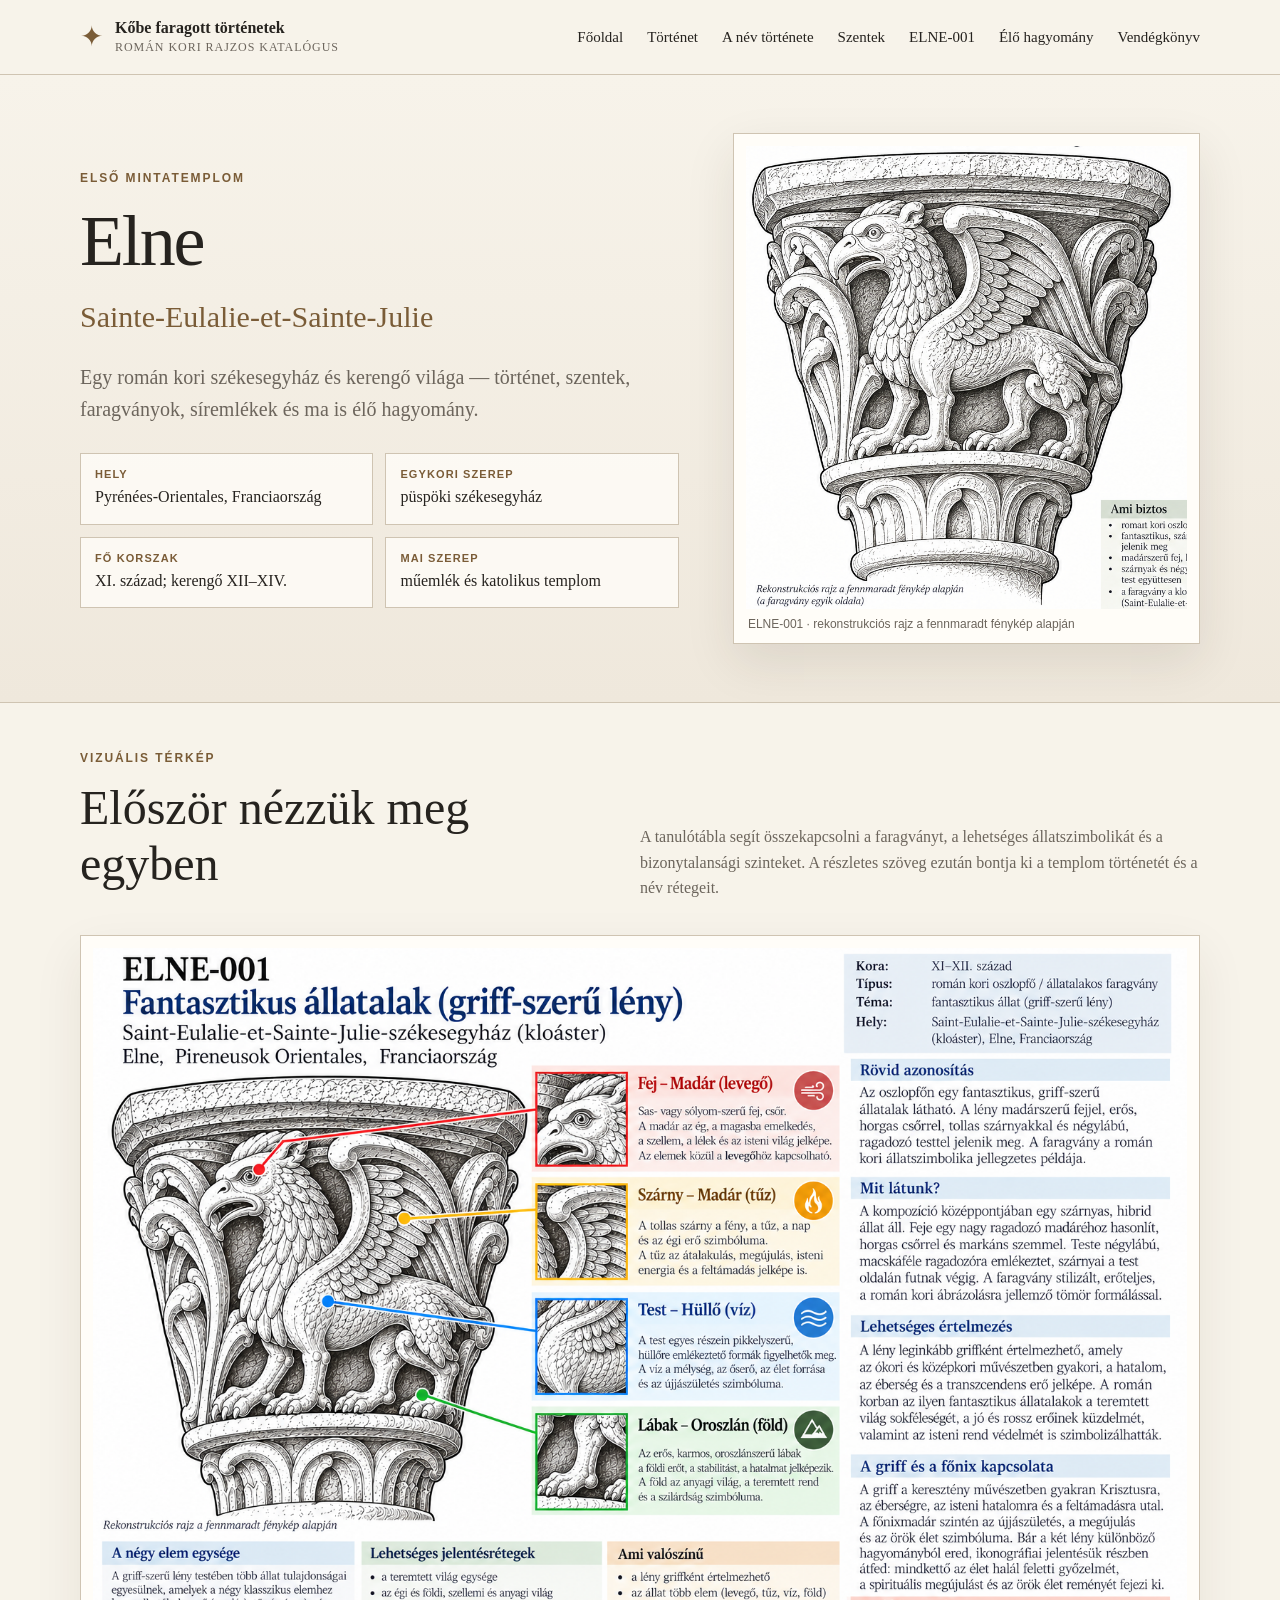
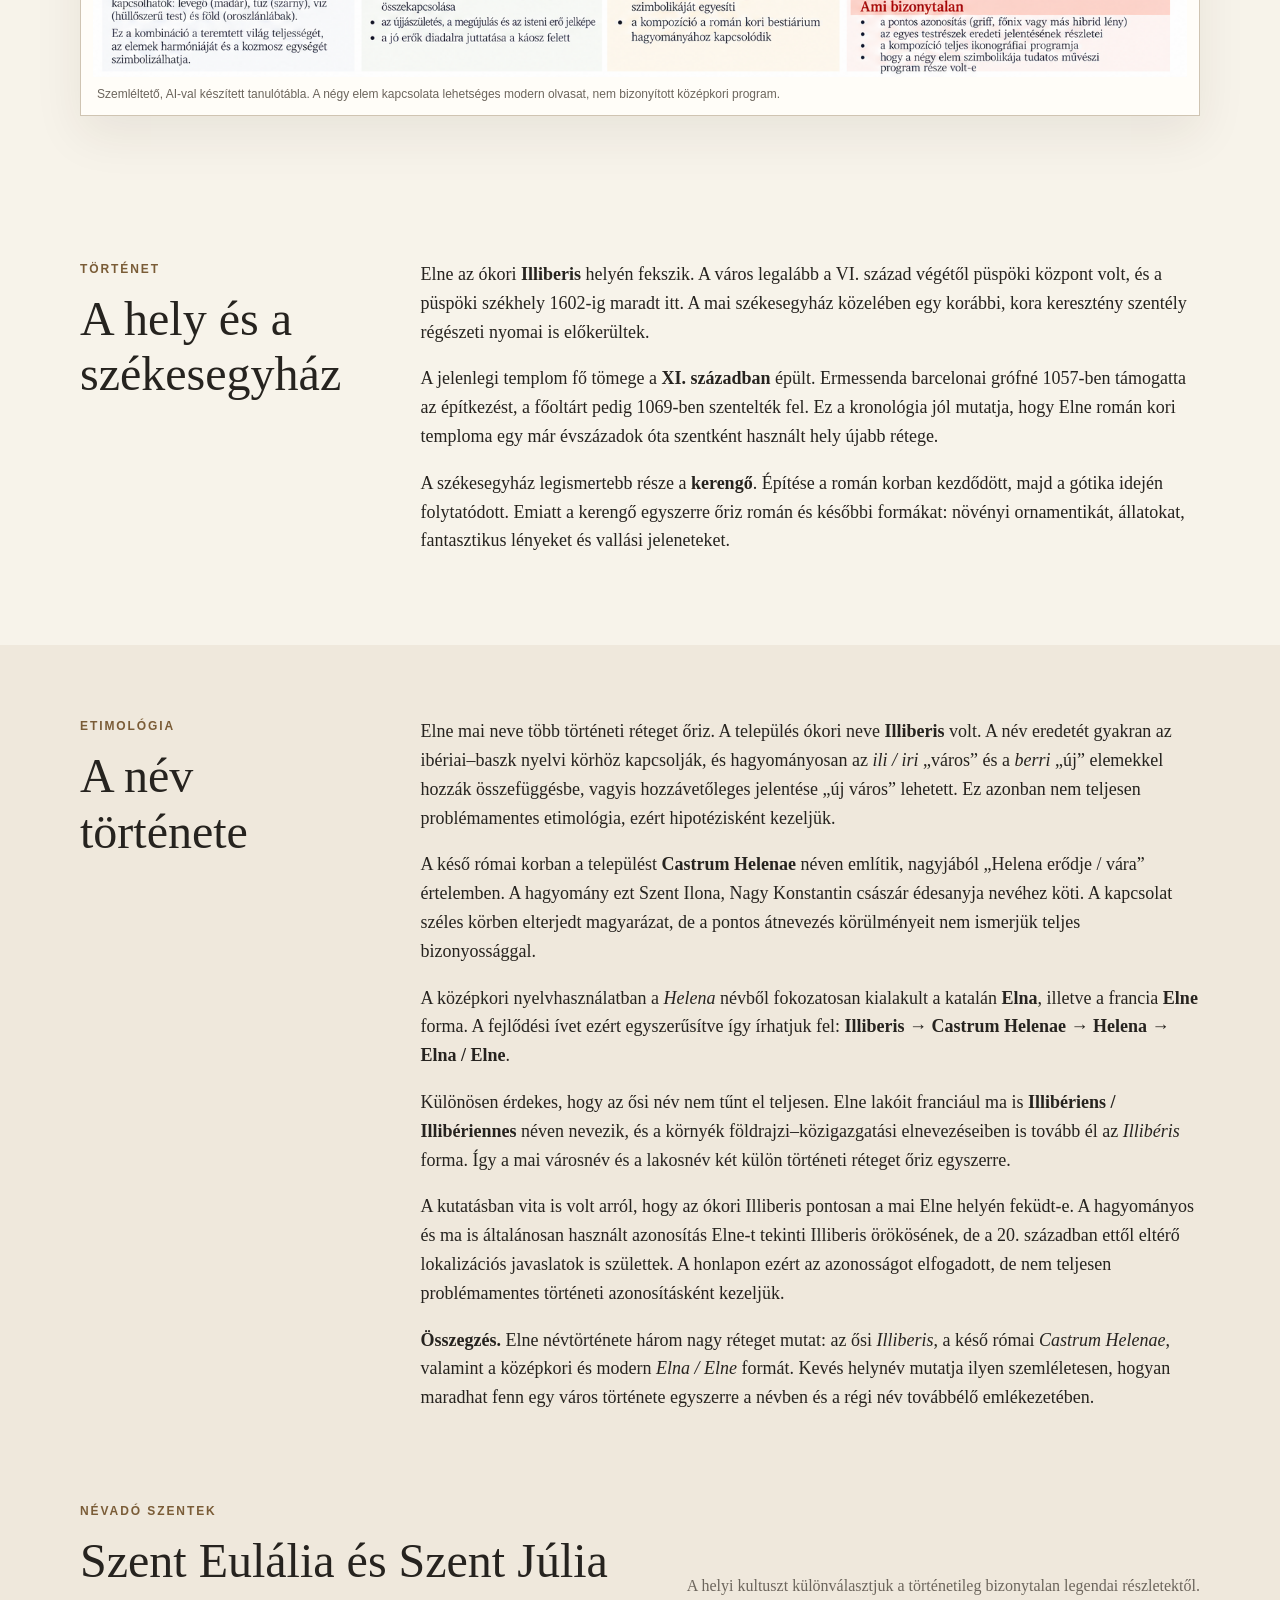
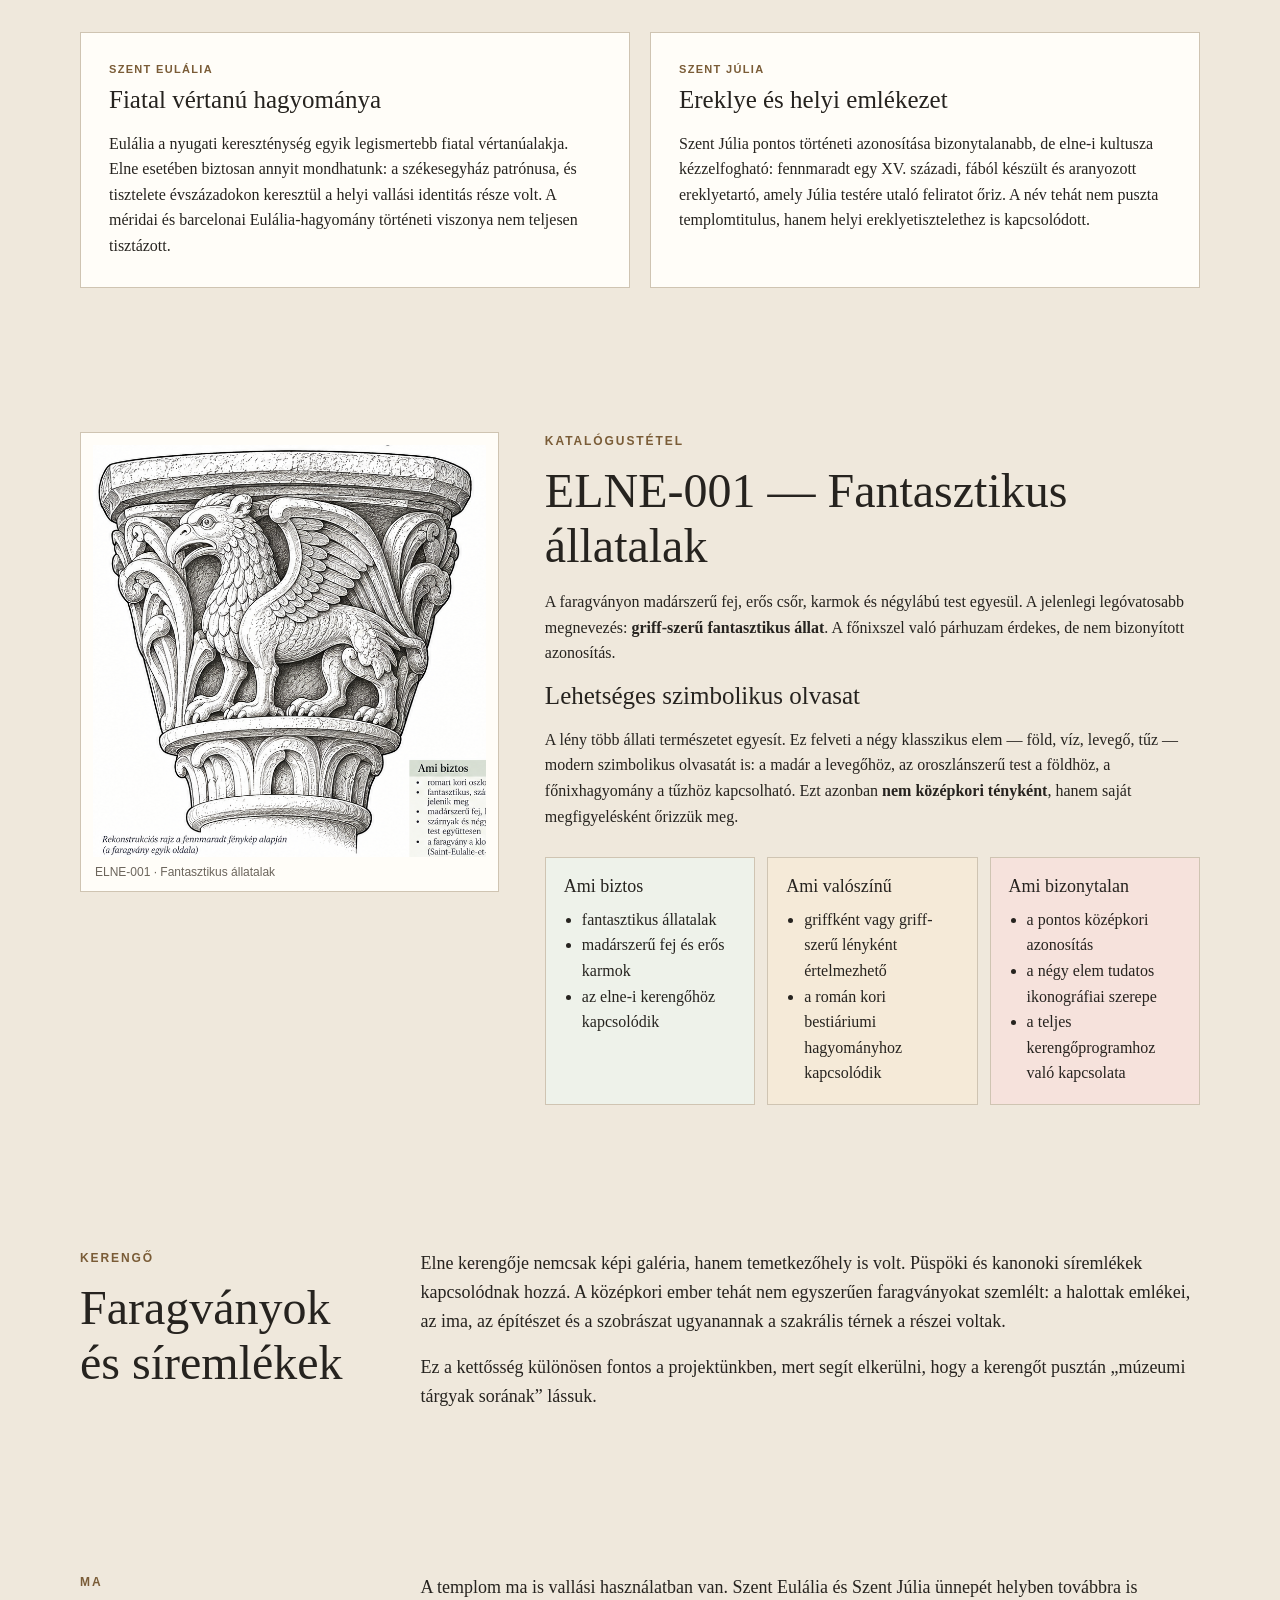
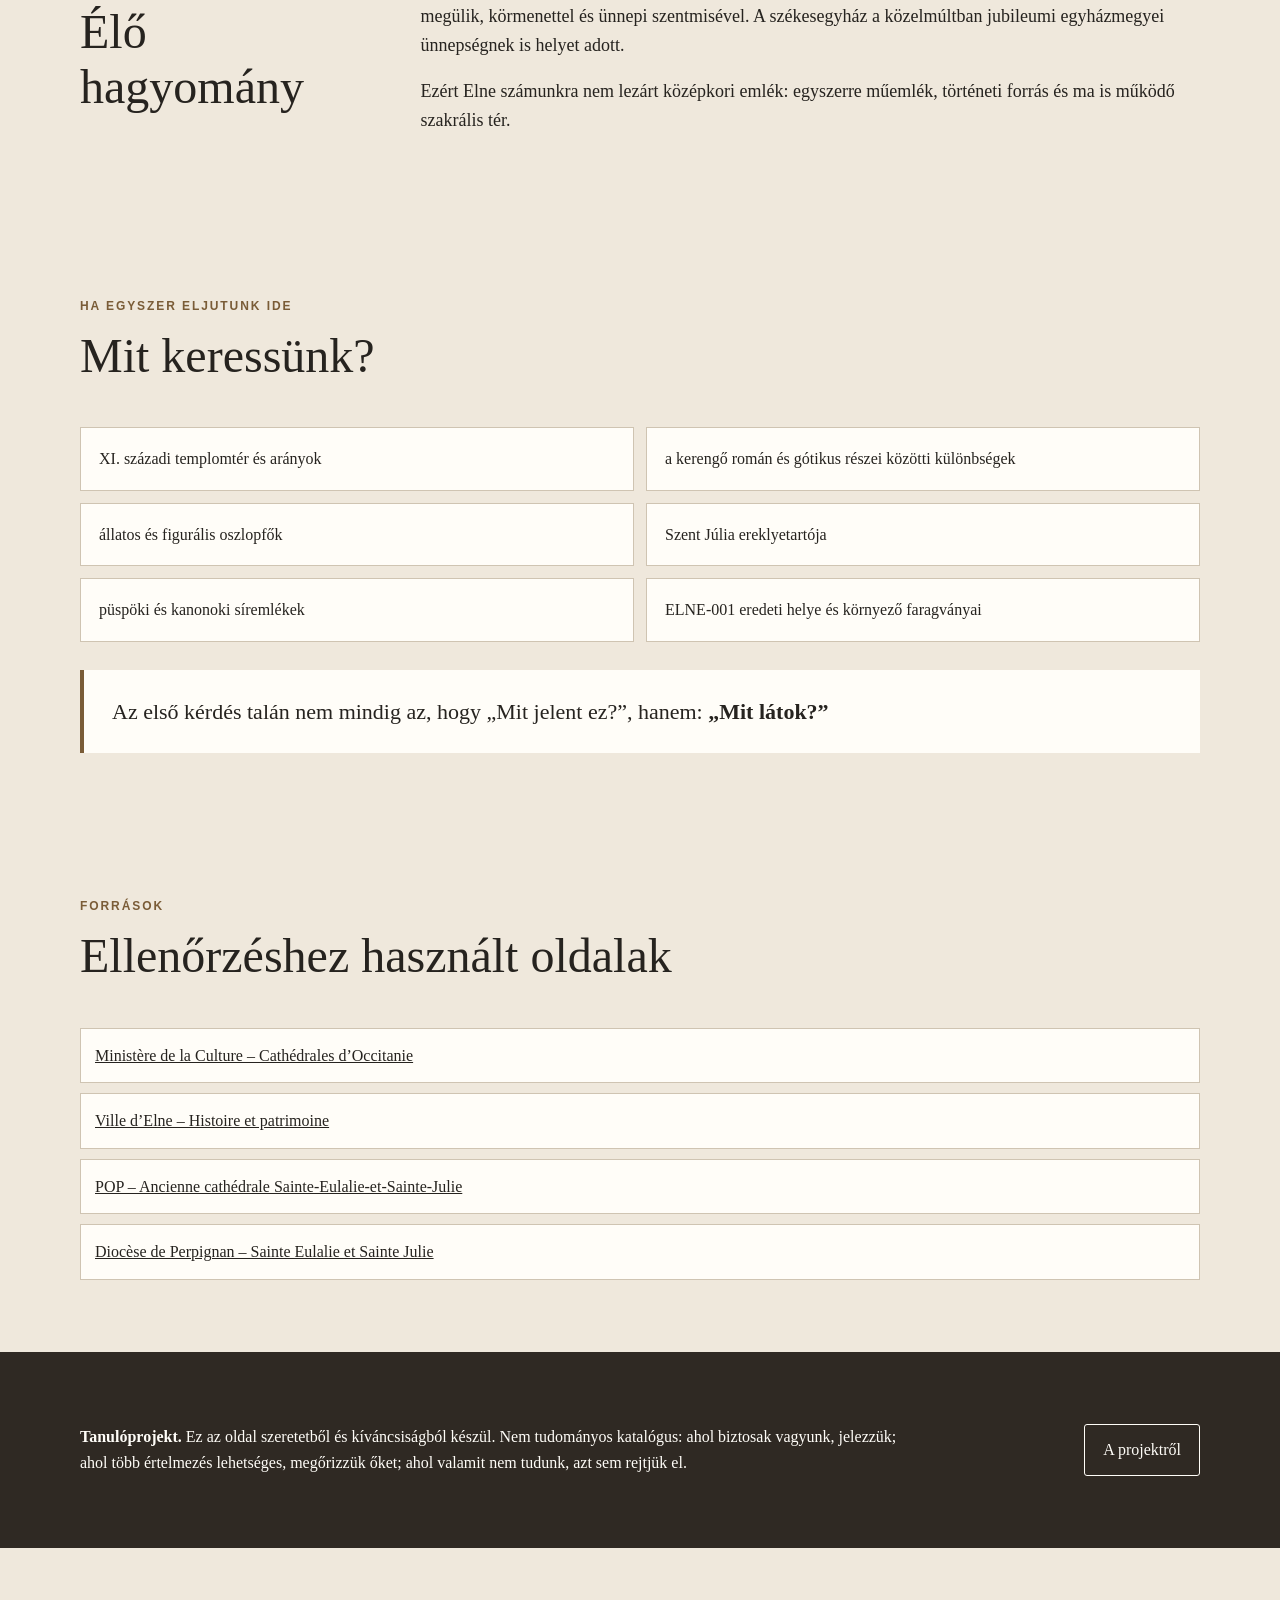
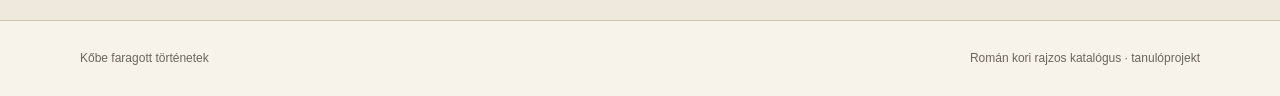
==== commit 4fa306a5: "Add files via upload" ====
--- a/elne.html
+++ b/elne.html
@@ -1,5 +1,5 @@
 <!doctype html><html lang="hu"><head><meta charset="utf-8"/><meta name="viewport" content="width=device-width, initial-scale=1"/><meta name="description" content="Elne Sainte-Eulalie-et-Sainte-Julie székesegyháza és román kori kerengője – tanulóprojekt."/><title>Elne – Román kori katalógus</title><link rel="stylesheet" href="styles.css"/></head><body>
-<header class="site-header"><div class="wrap header-inner"><a class="brand" href="index.html" aria-label="Kezdőlap"><span class="brand-mark">✦</span><span><strong>Kőbe faragott történetek</strong><small>Román kori rajzos katalógus</small></span></a><nav aria-label="Fő navigáció"><a href="index.html">Főoldal</a><a href="#tortenet">Történet</a><a href="#nev">A név története</a><a href="#szentek">Szentek</a><a href="#elne001">ELNE-001</a><a href="#elo">Élő hagyomány</a></nav></div></header>
+<header class="site-header"><div class="wrap header-inner"><a class="brand" href="index.html" aria-label="Kezdőlap"><span class="brand-mark">✦</span><span><strong>Kőbe faragott történetek</strong><small>Román kori rajzos katalógus</small></span></a><nav aria-label="Fő navigáció"><a href="index.html">Főoldal</a><a href="#tortenet">Történet</a><a href="#nev">A név története</a><a href="#szentek">Szentek</a><a href="#elne001">ELNE-001</a><a href="#elo">Élő hagyomány</a><a href="vendegkonyv.html">Vendégkönyv</a></nav></div></header>
 <main>
 <section class="location-hero"><div class="wrap location-hero-grid"><div><p class="eyebrow">Első mintatemplom</p><h1>Elne</h1><p class="location-subtitle">Sainte-Eulalie-et-Sainte-Julie</p><p class="lead">Egy román kori székesegyház és kerengő világa — történet, szentek, faragványok, síremlékek és ma is élő hagyomány.</p><div class="facts-row"><div><strong>Hely</strong><span>Pyrénées-Orientales, Franciaország</span></div><div><strong>Egykori szerep</strong><span>püspöki székesegyház</span></div><div><strong>Fő korszak</strong><span>XI. század; kerengő XII–XIV.</span></div><div><strong>Mai szerep</strong><span>műemlék és katolikus templom</span></div></div></div><figure class="location-art"><img src="images/elne-001.png" alt="ELNE-001 griff-szerű fantasztikus állatalak rajza"/><figcaption>ELNE-001 · rekonstrukciós rajz a fennmaradt fénykép alapján</figcaption></figure></div></section>
 <section class="section overview-section"><div class="wrap"><div class="section-head"><div><p class="eyebrow">Vizuális térkép</p><h2>Először nézzük meg egyben</h2></div><p class="section-copy">A tanulótábla segít összekapcsolni a faragványt, a lehetséges állatszimbolikát és a bizonytalansági szinteket. A részletes szöveg ezután bontja ki a templom történetét és a név rétegeit.</p></div><figure class="overview-board"><img src="images/elne-overview.png" alt="ELNE-001 és a griff-szerű állatalak részletes szemléltető táblája"/><figcaption>Szemléltető, AI-val készített tanulótábla. A négy elem kapcsolata lehetséges modern olvasat, nem bizonyított középkori program.</figcaption></figure></div></section>
--- a/styles.css
+++ b/styles.css
@@ -72,3 +72,14 @@
 .overview-board{margin:0;background:var(--white);border:1px solid var(--line);padding:12px;box-shadow:0 18px 46px rgba(50,40,28,.08)}
 .overview-board img{width:100%;height:auto;object-fit:contain}
 .overview-board figcaption{font:12px Arial,sans-serif;color:var(--muted);padding:10px 4px 2px}
+
+/* 4. bővítés — vendégkönyv */
+.guestbook-hero{padding:68px 0 54px;border-bottom:1px solid var(--line);background:linear-gradient(180deg,#f7f3ea,#efe8dc)}
+.guestbook-hero-grid{display:grid;grid-template-columns:1.2fr .8fr;gap:54px;align-items:center}
+.guestbook-note{background:var(--white);border:1px solid var(--line);padding:24px;font-size:16px;box-shadow:0 12px 32px rgba(50,40,28,.06)}
+.guestbook-note strong{display:block;font-size:22px;margin-bottom:8px}
+.guestbook-note p{margin:0;color:var(--muted)}
+.guestbook-rules{margin-top:26px;background:var(--white);border:1px solid var(--line);padding:22px}
+.guestbook-rules h3{margin-bottom:10px}.guestbook-rules ul{margin:0;padding-left:20px}
+.guestbook-box{background:var(--white);border:1px solid var(--line);padding:24px;min-height:220px}
+@media(max-width:800px){.guestbook-hero-grid{grid-template-columns:1fr}}
